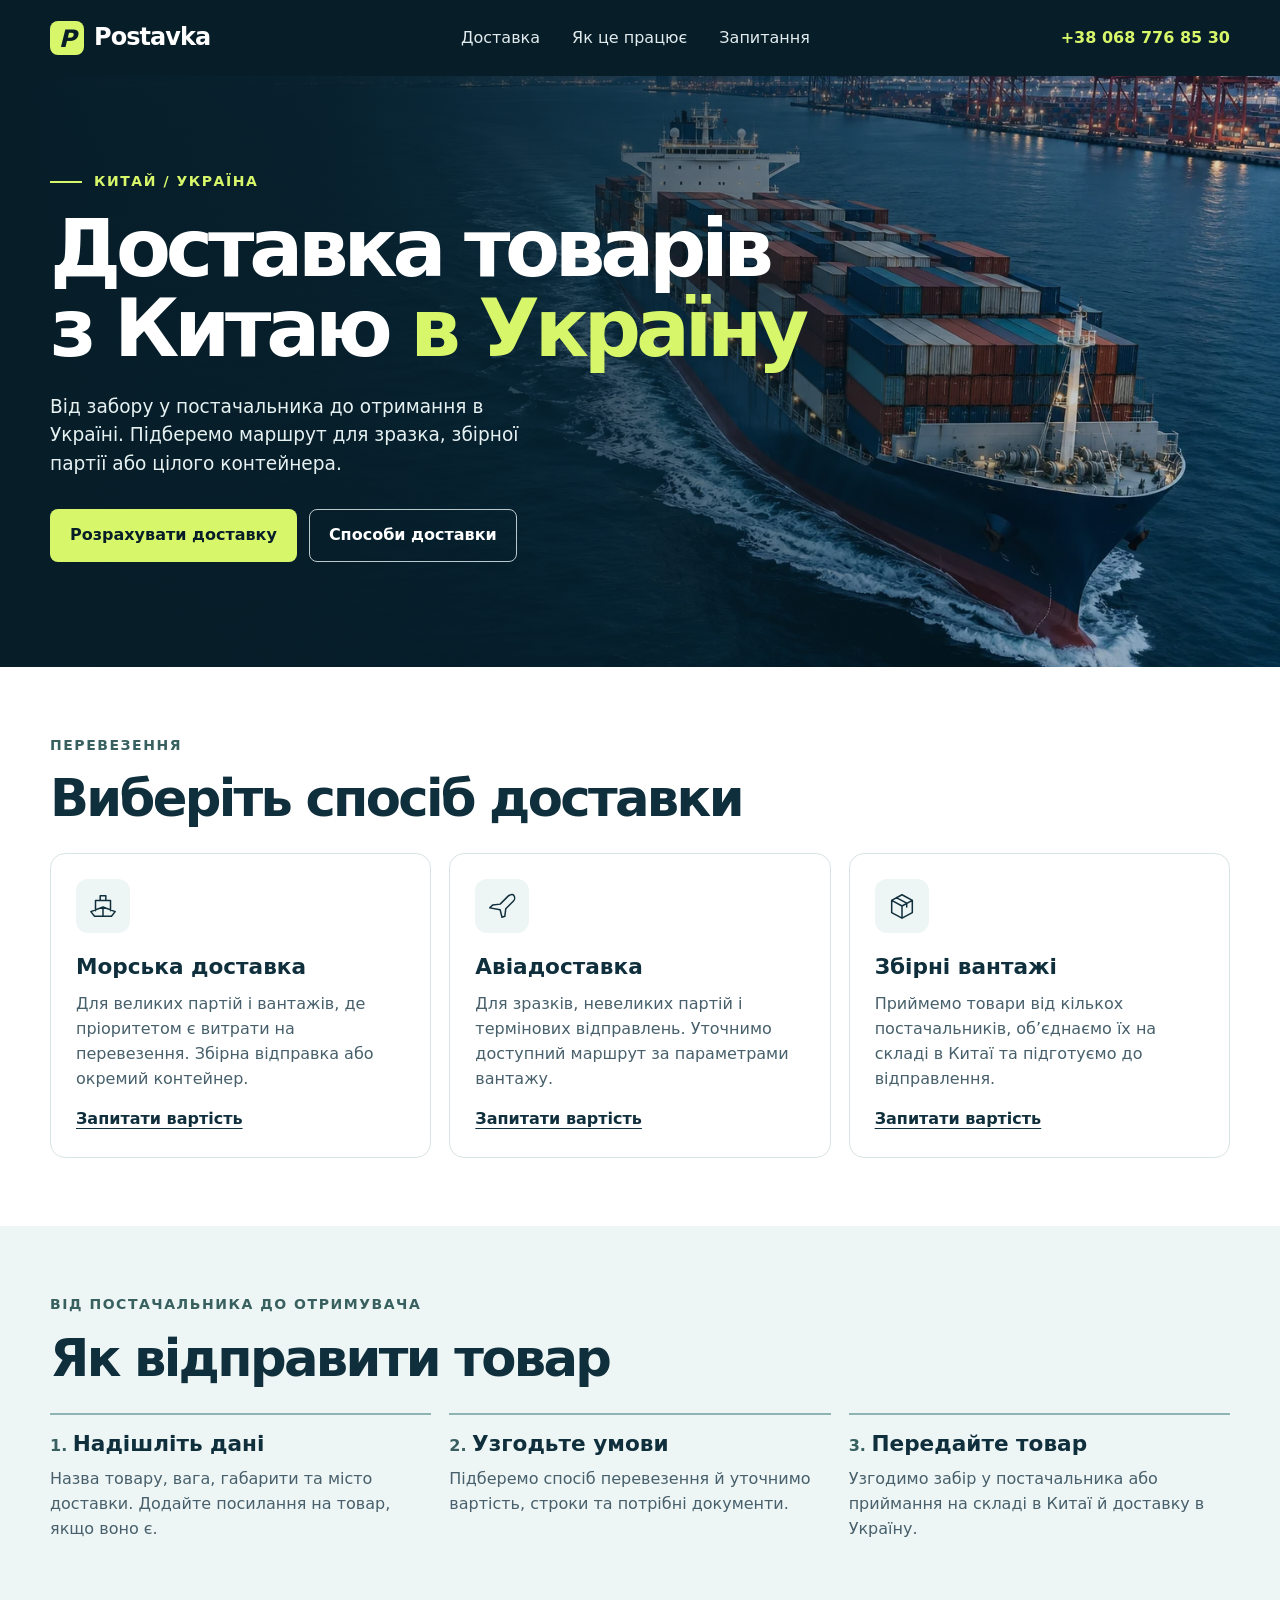
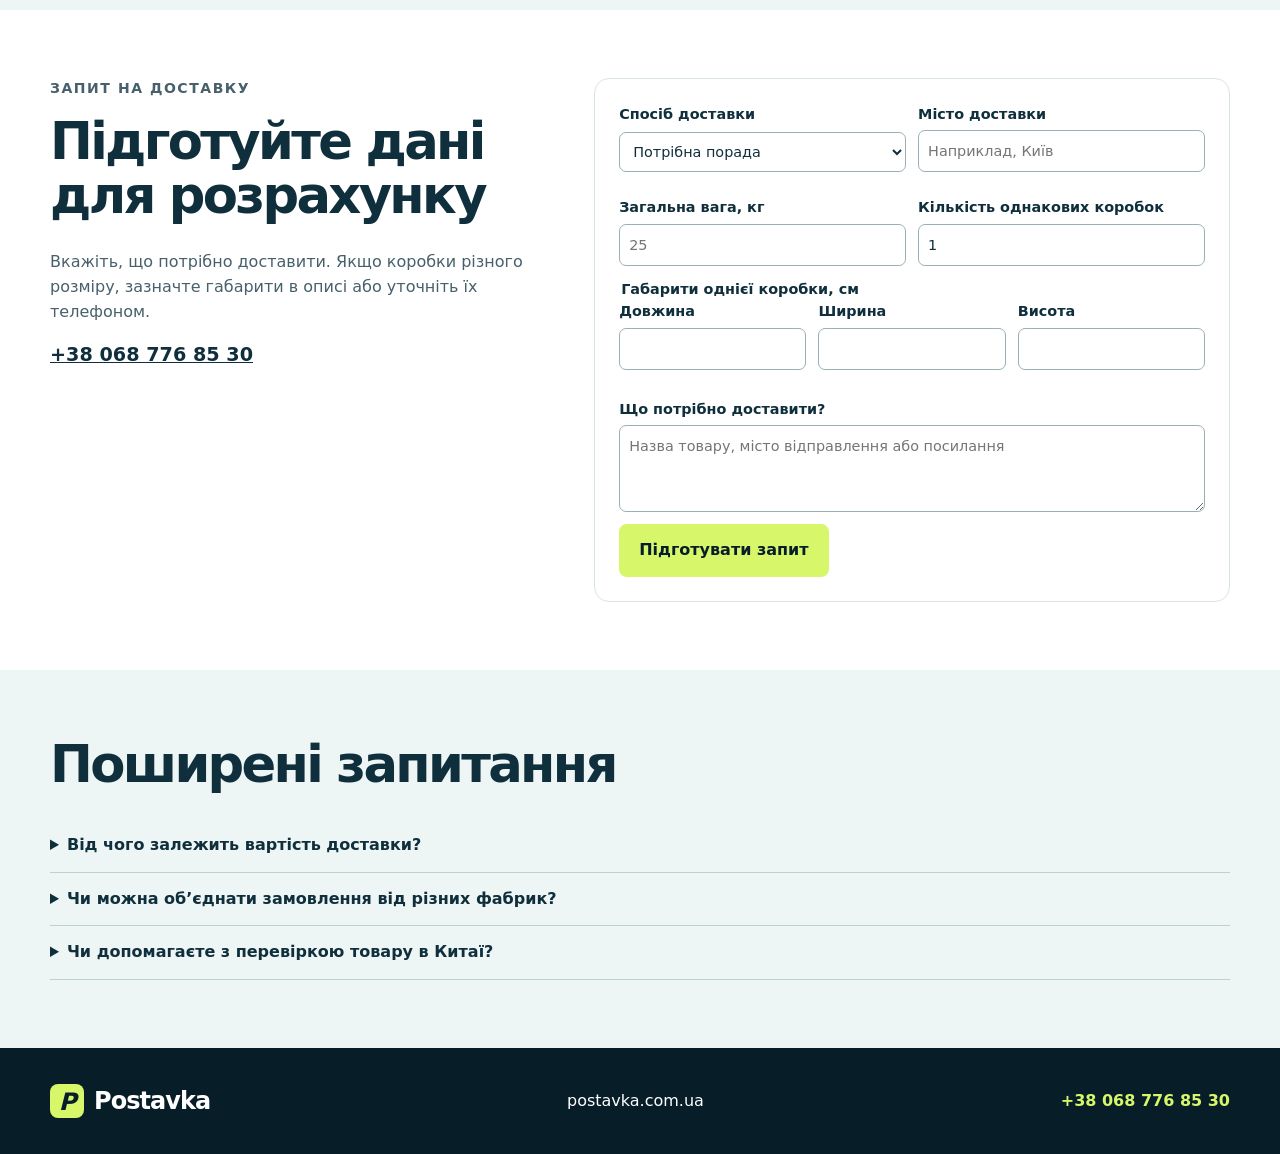
==== index.html @ 80b73881 "Add files via upload" ====
<!doctype html>
<html lang="uk">
<head>
<meta charset="utf-8">
<meta name="viewport" content="width=device-width, initial-scale=1">
<meta name="description" content="Postavka — доставка товарів з Китаю в Україну. Морська й авіадоставка, збірні вантажі та супровід закупівель.">
<meta name="theme-color" content="#071e29">
<title>Postavka — доставка з Китаю в Україну</title>
<link rel="stylesheet" href="style.css">
<script src="app.js" defer></script>
</head>
<body>
<header><div class="wrap header">
<a class="brand" href="#" aria-label="Postavka — головна"><span class="mark" aria-hidden="true">P</span>Postavka</a>
<nav aria-label="Навігація"><a href="#services">Доставка</a><a href="#process">Як це працює</a><a href="#faq">Запитання</a></nav>
<a class="phone" href="tel:+380687768530">+38 068 776 85 30</a>
</div></header>
<main>
<section class="hero"><div class="wrap hero-content">
<p class="label"><span></span> КИТАЙ / УКРАЇНА</p>
<h1>Доставка товарів<br>з Китаю <em>в Україну</em></h1>
<p class="intro">Від забору у постачальника до отримання в Україні. Підберемо маршрут для зразка, збірної партії або цілого контейнера.</p>
<div class="actions"><a class="button" href="#quote">Розрахувати доставку</a><a class="button outline" href="#services">Способи доставки</a></div>
</div></section>
<section id="services" class="wrap section">
<p class="label">ПЕРЕВЕЗЕННЯ</p>
<h2>Виберіть спосіб доставки</h2>
<div class="cards">
<article><span class="icon" aria-hidden="true"><svg viewBox="0 0 32 32"><path d="M3 22l4 5h18l4-5-13-5zM8 21V10h16v11M13 10V5h6v5M16 17v9"/></svg></span><h3>Морська доставка</h3><p>Для великих партій і вантажів, де пріоритетом є витрати на перевезення. Збірна відправка або окремий контейнер.</p><a href="#quote" data-mode="Морська">Запитати вартість</a></article>
<article><span class="icon" aria-hidden="true"><svg viewBox="0 0 32 32"><path d="M3 18l11 2 2 8 3-1 1-8 8-8c2-2 2-5 0-7-2-1-4 0-6 2l-8 8-8 1z"/></svg></span><h3>Авіадоставка</h3><p>Для зразків, невеликих партій і термінових відправлень. Уточнимо доступний маршрут за параметрами вантажу.</p><a href="#quote" data-mode="Авіа">Запитати вартість</a></article>
<article><span class="icon" aria-hidden="true"><svg viewBox="0 0 32 32"><path d="M5 10l11-6 11 6v13l-11 6-11-6zM5 10l11 6 11-6M16 16v13M10 7l11 6v4"/></svg></span><h3>Збірні вантажі</h3><p>Приймемо товари від кількох постачальників, об’єднаємо їх на складі в Китаї та підготуємо до відправлення.</p><a href="#quote" data-mode="Збірна партія">Запитати вартість</a></article>
</div>
</section>
<section id="process" class="band"><div class="wrap section">
<p class="label">ВІД ПОСТАЧАЛЬНИКА ДО ОТРИМУВАЧА</p><h2>Як відправити товар</h2>
<ol class="steps"><li><h3>Надішліть дані</h3><p>Назва товару, вага, габарити та місто доставки. Додайте посилання на товар, якщо воно є.</p></li><li><h3>Узгодьте умови</h3><p>Підберемо спосіб перевезення й уточнимо вартість, строки та потрібні документи.</p></li><li><h3>Передайте товар</h3><p>Узгодимо забір у постачальника або приймання на складі в Китаї й доставку в Україну.</p></li></ol>
</div></section>
<section id="quote" class="wrap section quote">
<div><p class="label">ЗАПИТ НА ДОСТАВКУ</p><h2>Підготуйте дані для розрахунку</h2><p>Вкажіть, що потрібно доставити. Якщо коробки різного розміру, зазначте габарити в описі або уточніть їх телефоном.</p><a class="contact" href="tel:+380687768530">+38 068 776 85 30</a></div>
<form id="quote-form">
<div class="fields"><label>Спосіб доставки<select name="mode"><option>Потрібна порада</option><option>Морська</option><option>Авіа</option><option>Збірна партія</option></select></label><label>Місто доставки<input name="city" required maxlength="120" placeholder="Наприклад, Київ"></label>
<label>Загальна вага, кг<input type="number" name="weight" min="0.01" step="0.01" placeholder="25"></label><label>Кількість однакових коробок<input type="number" name="boxes" min="1" max="1000000" step="1" value="1"></label></div>
<fieldset><legend>Габарити однієї коробки, см</legend><div class="dimensions"><label>Довжина<input name="length" type="number" min="0.1" step="0.1"></label><label>Ширина<input name="width" type="number" min="0.1" step="0.1"></label><label>Висота<input name="height" type="number" min="0.1" step="0.1"></label></div></fieldset>
<output id="volume" aria-live="polite"></output>
<label>Що потрібно доставити?<textarea name="product" required rows="3" maxlength="2000" placeholder="Назва товару, місто відправлення або посилання"></textarea></label>
<button class="button" type="submit">Підготувати запит</button>
<div id="request" hidden><label>Текст для менеджера<textarea id="summary" readonly rows="7"></textarea></label><button class="button outline dark" type="button" id="copy">Скопіювати запит</button> <a href="tel:+380687768530">Зателефонувати</a><p id="status" role="status">Запит підготовлено. Скопіюйте його для листування з менеджером або зателефонуйте.</p></div>
</form></section>
<section id="faq" class="band"><div class="wrap section faq"><h2>Поширені запитання</h2>
<details><summary>Від чого залежить вартість доставки?</summary><p>Від маршруту, способу перевезення, типу товару, ваги, габаритів і додаткових послуг. Точну вартість узгоджуємо після перевірки параметрів вантажу.</p></details>
<details><summary>Чи можна об’єднати замовлення від різних фабрик?</summary><p>Так. Можемо організувати приймання від кількох постачальників, консолідацію й підготовку однієї партії до відправлення.</p></details>
<details><summary>Чи допомагаєте з перевіркою товару в Китаї?</summary><p>Можемо узгодити перевірку зразків, контроль партії перед відправленням і супровід закупівлі. Обсяг перевірки залежить від товару.</p></details>
</div></section>
</main>
<footer><div class="wrap header"><a class="brand" href="#"><span class="mark" aria-hidden="true">P</span>Postavka</a><span>postavka.com.ua</span><a class="phone" href="tel:+380687768530">+38 068 776 85 30</a></div></footer>
</body>
</html>
---- style.css ----
:root{--navy:#071e29;--deep:#0c2d39;--ink:#102f3c;--lime:#d7f66a;--muted:#47606b;--line:#d8e3e5;--wash:#eef5f5;scroll-behavior:smooth}
*{box-sizing:border-box}
body{margin:0;color:var(--ink);font:1rem/1.55 system-ui,sans-serif}
.wrap{width:min(1180px,calc(100% - 64px));margin-inline:auto}
header,footer{background:var(--navy);color:white}
.header{min-height:76px;display:flex;align-items:center;justify-content:space-between;gap:24px}
a{color:inherit}
.header a,.button{text-decoration:none}
.brand{display:inline-flex;gap:10px;align-items:center;font-size:1.5rem;font-weight:800;letter-spacing:-.04em}
.mark{display:grid;place-items:center;width:34px;height:34px;border-radius:8px;background:var(--lime);color:var(--navy);font-style:italic}
nav{display:flex;gap:32px;color:#e2ebed}
.phone{white-space:nowrap;font-weight:700;color:var(--lime)}
.hero{color:white;background:linear-gradient(90deg,#071e29 0%,#071e29ef 25%,#071e2990 53%,#071e2910 100%),url(port.webp) center 53%/cover,var(--deep)}
.hero-content{padding-block:95px 105px}
.label{color:#37605f;font-size:.875rem;letter-spacing:.11em;font-weight:800;margin:0 0 16px}
.hero .label{color:var(--lime);display:flex;align-items:center;gap:12px}
.hero .label span{width:32px;height:2px;background:currentColor}
h1,h2,h3,p{margin-top:0}
h1{font-size:clamp(2.65rem,6.25vw,5.65rem);line-height:1;letter-spacing:-.065em;margin-bottom:24px}
h1 em{font-style:normal;color:var(--lime)}
.intro{max-width:510px;font-size:1.16rem;color:#e6f1f2;margin-bottom:30px}
.actions{display:flex;gap:12px;flex-wrap:wrap}
.button{display:inline-flex;align-items:center;justify-content:center;padding:13px 19px;border:1px solid transparent;border-radius:8px;background:var(--lime);color:var(--navy);font:inherit;font-weight:800;cursor:pointer}
.button:hover{background:#e7ff9e}
.outline{color:inherit;border-color:#bac9cc;background:transparent}
.outline:hover{background:#ffffff24}
.dark:hover{background:var(--wash)}
.section{padding-block:68px}
h2{font-size:clamp(2rem,4vw,3.5rem);line-height:1.05;letter-spacing:-.052em;margin-bottom:27px}
h3{font-size:1.35rem;line-height:1.2;margin-bottom:12px}
.cards,.steps{display:grid;grid-template-columns:repeat(3,minmax(0,1fr));gap:18px}
article{border:1px solid var(--line);border-radius:15px;padding:25px;display:flex;flex-direction:column;align-items:flex-start}
article p,.steps p,.quote p,.faq p{color:var(--muted)}
article a{margin-top:auto;font-weight:750;text-underline-offset:4px}
.icon{display:grid;place-items:center;background:var(--wash);width:54px;height:54px;border-radius:12px;margin-bottom:21px}
.icon svg{width:30px;height:30px;stroke:var(--ink);stroke-width:1.6;stroke-linecap:round;stroke-linejoin:round;fill:none}
.band{background:var(--wash)}
.steps{padding:0;list-style-position:inside;margin:0}
.steps li{border-top:2px solid #8eb4b4;padding-top:16px}
.steps li::marker{color:#37605f;font-weight:800}
.steps h3{display:inline}
.steps p{margin:9px 0 0}
.quote{display:grid;grid-template-columns:1fr 1.3fr;gap:55px}
.contact{font-size:1.2rem;font-weight:800}
form{border:1px solid var(--line);border-radius:15px;padding:24px}
.fields,.dimensions{display:grid;gap:12px;grid-template-columns:repeat(2,minmax(0,1fr))}
.dimensions{grid-template-columns:repeat(3,minmax(0,1fr))}
label,legend{font-size:.9rem;font-weight:700}
label{display:grid;gap:5px;margin-bottom:12px}
input,select,textarea{width:100%;min-width:0;background:white;border:1px solid #9ab0b7;color:var(--ink);border-radius:7px;padding:9px;font:inherit;font-weight:400}
textarea{resize:vertical}
fieldset{margin:0 0 8px;border:0;padding:0}
output{display:block;font-weight:800;margin-bottom:8px}
#request{margin-top:18px}
#status{margin:10px 0 0}
details{border-bottom:1px solid #bdd1d3;padding:14px 0}
summary{font-weight:750;cursor:pointer}
details p{margin:8px 0 0}
footer{padding-block:15px}
:focus-visible{outline:3px solid #388987;outline-offset:4px}
@media(max-width:760px){.wrap{width:calc(100% - 34px)}.header{flex-wrap:wrap;gap:10px;padding-block:12px}.header nav{width:100%;order:3;gap:18px;font-size:.9rem}.hero-content{padding-block:66px}.hero{background-position:center,66% center}.cards,.steps,.quote{grid-template-columns:1fr;gap:14px}.section{padding-block:45px}.quote{gap:23px}}
@media(max-width:390px){.fields{grid-template-columns:1fr}form{padding:14px}}
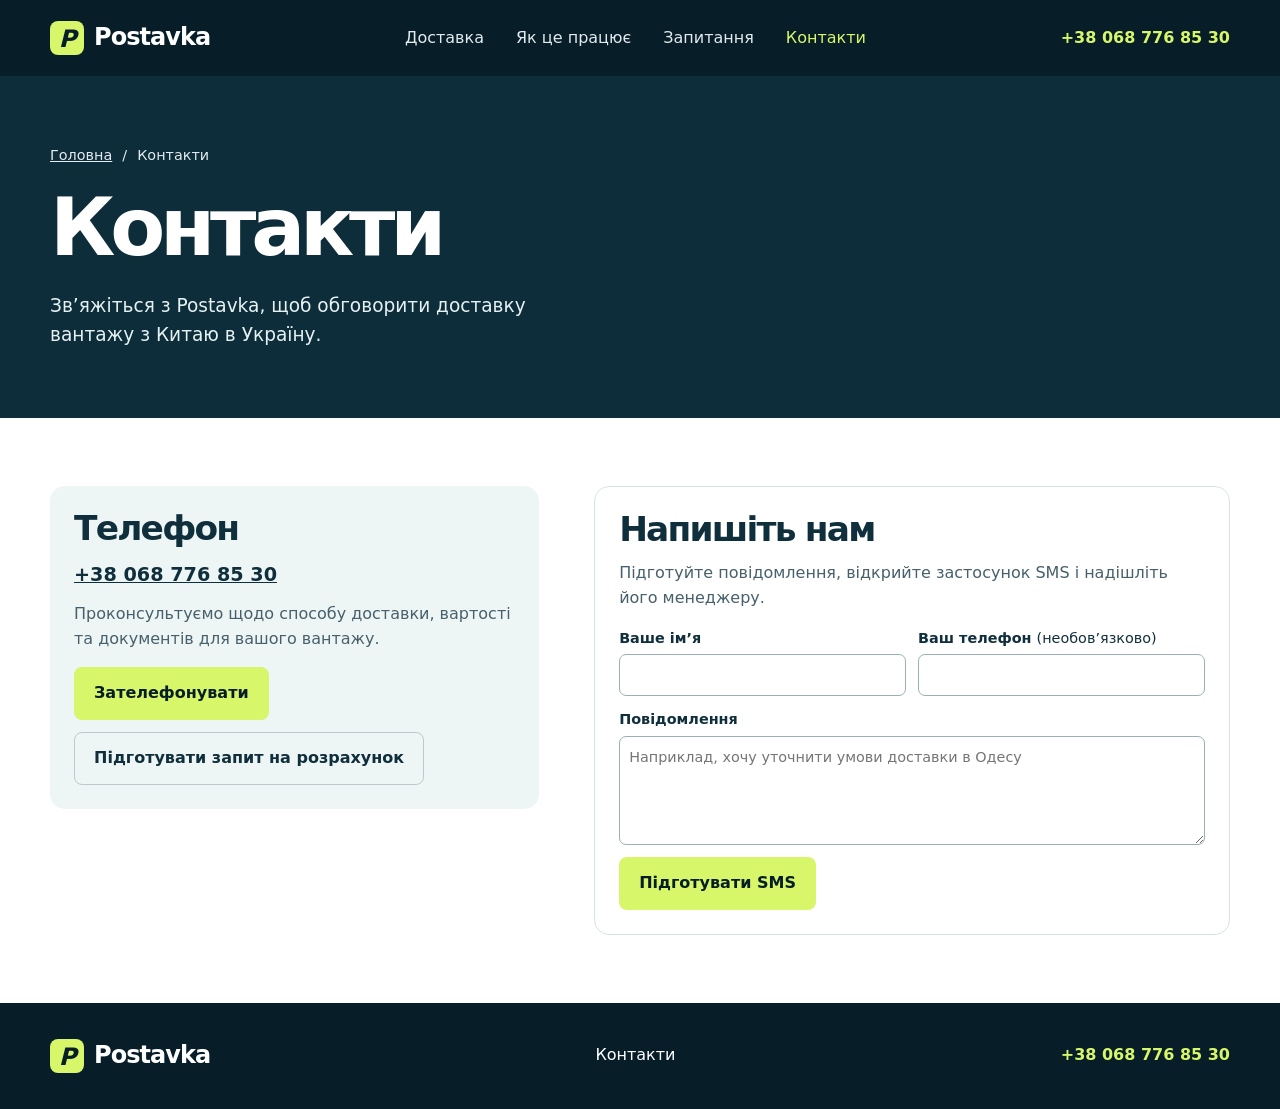
==== commit 13c82460: "add contacts" ====
--- a/index.html
+++ b/index.html
@@ -3,55 +3,47 @@
 <head>
 <meta charset="utf-8">
 <meta name="viewport" content="width=device-width, initial-scale=1">
-<meta name="description" content="Postavka — доставка товарів з Китаю в Україну. Морська й авіадоставка, збірні вантажі та супровід закупівель.">
+<meta name="description" content="Контакти Postavka. Дізнайтеся вартість доставки товарів з Китаю в Україну або зв’яжіться з менеджером.">
 <meta name="theme-color" content="#071e29">
-<title>Postavka — доставка з Китаю в Україну</title>
-<link rel="stylesheet" href="style.css">
-<script src="app.js" defer></script>
+<title>Контакти — Postavka</title>
+<link rel="stylesheet" href="../style.css">
+<script src="contact.js" defer></script>
 </head>
-<body>
+<body class="contacts-page">
 <header><div class="wrap header">
-<a class="brand" href="#" aria-label="Postavka — головна"><span class="mark" aria-hidden="true">P</span>Postavka</a>
-<nav aria-label="Навігація"><a href="#services">Доставка</a><a href="#process">Як це працює</a><a href="#faq">Запитання</a></nav>
+<a class="brand" href="../" aria-label="Postavka — головна"><span class="mark" aria-hidden="true">P</span>Postavka</a>
+<nav aria-label="Навігація"><a href="../#services">Доставка</a><a href="../#process">Як це працює</a><a href="../#faq">Запитання</a><a href="./" aria-current="page">Контакти</a></nav>
 <a class="phone" href="tel:+380687768530">+38 068 776 85 30</a>
 </div></header>
 <main>
-<section class="hero"><div class="wrap hero-content">
-<p class="label"><span></span> КИТАЙ / УКРАЇНА</p>
-<h1>Доставка товарів<br>з Китаю <em>в Україну</em></h1>
-<p class="intro">Від забору у постачальника до отримання в Україні. Підберемо маршрут для зразка, збірної партії або цілого контейнера.</p>
-<div class="actions"><a class="button" href="#quote">Розрахувати доставку</a><a class="button outline" href="#services">Способи доставки</a></div>
+<section class="contacts-hero"><div class="wrap section">
+<nav class="breadcrumb" aria-label="Шлях до сторінки"><a href="../">Головна</a><span aria-hidden="true">/</span><span aria-current="page">Контакти</span></nav>
+<h1>Контакти</h1>
+<p class="intro">Зв’яжіться з Postavka, щоб обговорити доставку вантажу з Китаю в Україну.</p>
 </div></section>
-<section id="services" class="wrap section">
-<p class="label">ПЕРЕВЕЗЕННЯ</p>
-<h2>Виберіть спосіб доставки</h2>
-<div class="cards">
-<article><span class="icon" aria-hidden="true"><svg viewBox="0 0 32 32"><path d="M3 22l4 5h18l4-5-13-5zM8 21V10h16v11M13 10V5h6v5M16 17v9"/></svg></span><h3>Морська доставка</h3><p>Для великих партій і вантажів, де пріоритетом є витрати на перевезення. Збірна відправка або окремий контейнер.</p><a href="#quote" data-mode="Морська">Запитати вартість</a></article>
-<article><span class="icon" aria-hidden="true"><svg viewBox="0 0 32 32"><path d="M3 18l11 2 2 8 3-1 1-8 8-8c2-2 2-5 0-7-2-1-4 0-6 2l-8 8-8 1z"/></svg></span><h3>Авіадоставка</h3><p>Для зразків, невеликих партій і термінових відправлень. Уточнимо доступний маршрут за параметрами вантажу.</p><a href="#quote" data-mode="Авіа">Запитати вартість</a></article>
-<article><span class="icon" aria-hidden="true"><svg viewBox="0 0 32 32"><path d="M5 10l11-6 11 6v13l-11 6-11-6zM5 10l11 6 11-6M16 16v13M10 7l11 6v4"/></svg></span><h3>Збірні вантажі</h3><p>Приймемо товари від кількох постачальників, об’єднаємо їх на складі в Китаї та підготуємо до відправлення.</p><a href="#quote" data-mode="Збірна партія">Запитати вартість</a></article>
+<section class="wrap section quote contact-grid" aria-label="Зв’язок із Postavka">
+<div class="contact-panel">
+<h2>Телефон</h2>
+<a class="contact contact-number" href="tel:+380687768530">+38 068 776 85 30</a>
+<p>Проконсультуємо щодо способу доставки, вартості та документів для вашого вантажу.</p>
+<div class="actions"><a class="button" href="tel:+380687768530">Зателефонувати</a><a class="button outline dark" href="../#quote">Підготувати запит на розрахунок</a></div>
 </div>
+<form id="contact-form" hidden>
+<h2>Напишіть нам</h2>
+<p>Підготуйте повідомлення, відкрийте застосунок SMS і надішліть його менеджеру.</p>
+<div class="fields">
+<label>Ваше ім’я<input name="name" autocomplete="name" required maxlength="80"></label>
+<label><span>Ваш телефон <span class="optional">(необов’язково)</span></span><input name="phone" type="tel" autocomplete="tel" maxlength="30"></label>
+</div>
+<label>Повідомлення<textarea name="message" required rows="4" maxlength="500" placeholder="Наприклад, хочу уточнити умови доставки в Одесу"></textarea></label>
+<button class="button" type="submit">Підготувати SMS</button>
+<div id="sms-draft" hidden>
+<label>Текст повідомлення<textarea id="sms-preview" readonly rows="5"></textarea></label>
+<a class="button" id="open-sms" href="sms:+380687768530">Відкрити SMS</a>
+</div>
+</form>
 </section>
-<section id="process" class="band"><div class="wrap section">
-<p class="label">ВІД ПОСТАЧАЛЬНИКА ДО ОТРИМУВАЧА</p><h2>Як відправити товар</h2>
-<ol class="steps"><li><h3>Надішліть дані</h3><p>Назва товару, вага, габарити та місто доставки. Додайте посилання на товар, якщо воно є.</p></li><li><h3>Узгодьте умови</h3><p>Підберемо спосіб перевезення й уточнимо вартість, строки та потрібні документи.</p></li><li><h3>Передайте товар</h3><p>Узгодимо забір у постачальника або приймання на складі в Китаї й доставку в Україну.</p></li></ol>
-</div></section>
-<section id="quote" class="wrap section quote">
-<div><p class="label">ЗАПИТ НА ДОСТАВКУ</p><h2>Підготуйте дані для розрахунку</h2><p>Вкажіть, що потрібно доставити. Якщо коробки різного розміру, зазначте габарити в описі або уточніть їх телефоном.</p><a class="contact" href="tel:+380687768530">+38 068 776 85 30</a></div>
-<form id="quote-form">
-<div class="fields"><label>Спосіб доставки<select name="mode"><option>Потрібна порада</option><option>Морська</option><option>Авіа</option><option>Збірна партія</option></select></label><label>Місто доставки<input name="city" required maxlength="120" placeholder="Наприклад, Київ"></label>
-<label>Загальна вага, кг<input type="number" name="weight" min="0.01" step="0.01" placeholder="25"></label><label>Кількість однакових коробок<input type="number" name="boxes" min="1" max="1000000" step="1" value="1"></label></div>
-<fieldset><legend>Габарити однієї коробки, см</legend><div class="dimensions"><label>Довжина<input name="length" type="number" min="0.1" step="0.1"></label><label>Ширина<input name="width" type="number" min="0.1" step="0.1"></label><label>Висота<input name="height" type="number" min="0.1" step="0.1"></label></div></fieldset>
-<output id="volume" aria-live="polite"></output>
-<label>Що потрібно доставити?<textarea name="product" required rows="3" maxlength="2000" placeholder="Назва товару, місто відправлення або посилання"></textarea></label>
-<button class="button" type="submit">Підготувати запит</button>
-<div id="request" hidden><label>Текст для менеджера<textarea id="summary" readonly rows="7"></textarea></label><button class="button outline dark" type="button" id="copy">Скопіювати запит</button> <a href="tel:+380687768530">Зателефонувати</a><p id="status" role="status">Запит підготовлено. Скопіюйте його для листування з менеджером або зателефонуйте.</p></div>
-</form></section>
-<section id="faq" class="band"><div class="wrap section faq"><h2>Поширені запитання</h2>
-<details><summary>Від чого залежить вартість доставки?</summary><p>Від маршруту, способу перевезення, типу товару, ваги, габаритів і додаткових послуг. Точну вартість узгоджуємо після перевірки параметрів вантажу.</p></details>
-<details><summary>Чи можна об’єднати замовлення від різних фабрик?</summary><p>Так. Можемо організувати приймання від кількох постачальників, консолідацію й підготовку однієї партії до відправлення.</p></details>
-<details><summary>Чи допомагаєте з перевіркою товару в Китаї?</summary><p>Можемо узгодити перевірку зразків, контроль партії перед відправленням і супровід закупівлі. Обсяг перевірки залежить від товару.</p></details>
-</div></section>
 </main>
-<footer><div class="wrap header"><a class="brand" href="#"><span class="mark" aria-hidden="true">P</span>Postavka</a><span>postavka.com.ua</span><a class="phone" href="tel:+380687768530">+38 068 776 85 30</a></div></footer>
+<footer><div class="wrap header"><a class="brand" href="../"><span class="mark" aria-hidden="true">P</span>Postavka</a><a href="./" aria-current="page">Контакти</a><a class="phone" href="tel:+380687768530">+38 068 776 85 30</a></div></footer>
 </body>
 </html>
--- a/style.css
+++ b/style.css
@@ -60,3 +60,17 @@
 :focus-visible{outline:3px solid #388987;outline-offset:4px}
 @media(max-width:760px){.wrap{width:calc(100% - 34px)}.header{flex-wrap:wrap;gap:10px;padding-block:12px}.header nav{width:100%;order:3;gap:18px;font-size:.9rem}.hero-content{padding-block:66px}.hero{background-position:center,66% center}.cards,.steps,.quote{grid-template-columns:1fr;gap:14px}.section{padding-block:45px}.quote{gap:23px}}
 @media(max-width:390px){.fields{grid-template-columns:1fr}form{padding:14px}}
+
+.header nav a[aria-current="page"]{color:var(--lime)}
+.contacts-page{min-height:100vh;display:flex;flex-direction:column}
+.contacts-page main{flex:1}
+.contacts-hero{background:var(--deep);color:white}
+.contacts-hero .intro{margin-bottom:0}
+.breadcrumb{display:flex;gap:10px;margin-bottom:22px;font-size:.9rem}
+.contact-grid{align-items:start}
+.contact-panel{background:var(--wash);border-radius:15px;padding:24px}
+.contact-grid h2{font-size:clamp(1.55rem,3vw,2.15rem);margin-bottom:14px}
+.contact-number{display:inline-block;margin-bottom:12px}
+.optional{font-weight:400}
+#sms-draft{margin-top:18px}
+@media(max-width:760px){.header nav{flex-wrap:wrap;column-gap:14px;row-gap:6px}}
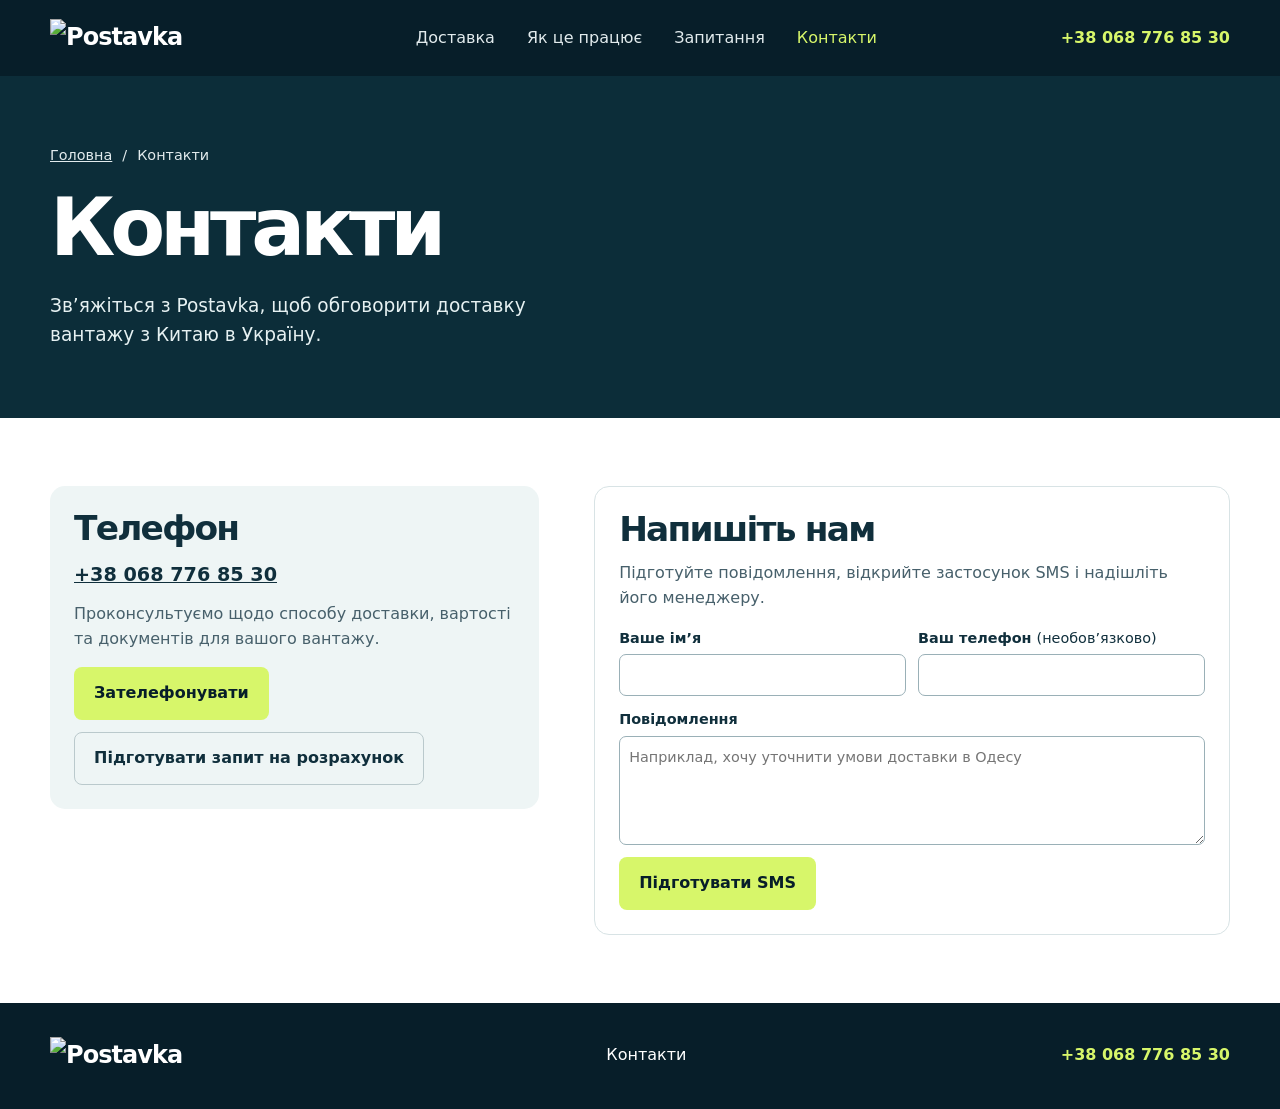
==== commit 11c6eeb5: "Add files via upload" ====
--- a/index.html
+++ b/index.html
@@ -11,7 +11,7 @@
 </head>
 <body class="contacts-page">
 <header><div class="wrap header">
-<a class="brand" href="../" aria-label="Postavka — головна"><span class="mark" aria-hidden="true">P</span>Postavka</a>
+<a class="brand" href="../" aria-label="Postavka — головна"><img class="brand-logo" src="../public/postavka-logo.png" alt="Postavka" width="182"></a>
 <nav aria-label="Навігація"><a href="../#services">Доставка</a><a href="../#process">Як це працює</a><a href="../#faq">Запитання</a><a href="./" aria-current="page">Контакти</a></nav>
 <a class="phone" href="tel:+380687768530">+38 068 776 85 30</a>
 </div></header>
@@ -44,6 +44,6 @@
 </form>
 </section>
 </main>
-<footer><div class="wrap header"><a class="brand" href="../"><span class="mark" aria-hidden="true">P</span>Postavka</a><a href="./" aria-current="page">Контакти</a><a class="phone" href="tel:+380687768530">+38 068 776 85 30</a></div></footer>
+<footer><div class="wrap header"><a class="brand" href="../"><img class="brand-logo" src="../public/postavka-logo.png" alt="Postavka" width="182"></a><a href="./" aria-current="page">Контакти</a><a class="phone" href="tel:+380687768530">+38 068 776 85 30</a></div></footer>
 </body>
 </html>
--- a/style.css
+++ b/style.css
@@ -74,3 +74,6 @@
 .optional{font-weight:400}
 #sms-draft{margin-top:18px}
 @media(max-width:760px){.header nav{flex-wrap:wrap;column-gap:14px;row-gap:6px}}
+
+.brand:has(.brand-logo){height:44px;overflow:hidden}
+.brand-logo{display:block;width:182px;height:auto;flex:none}
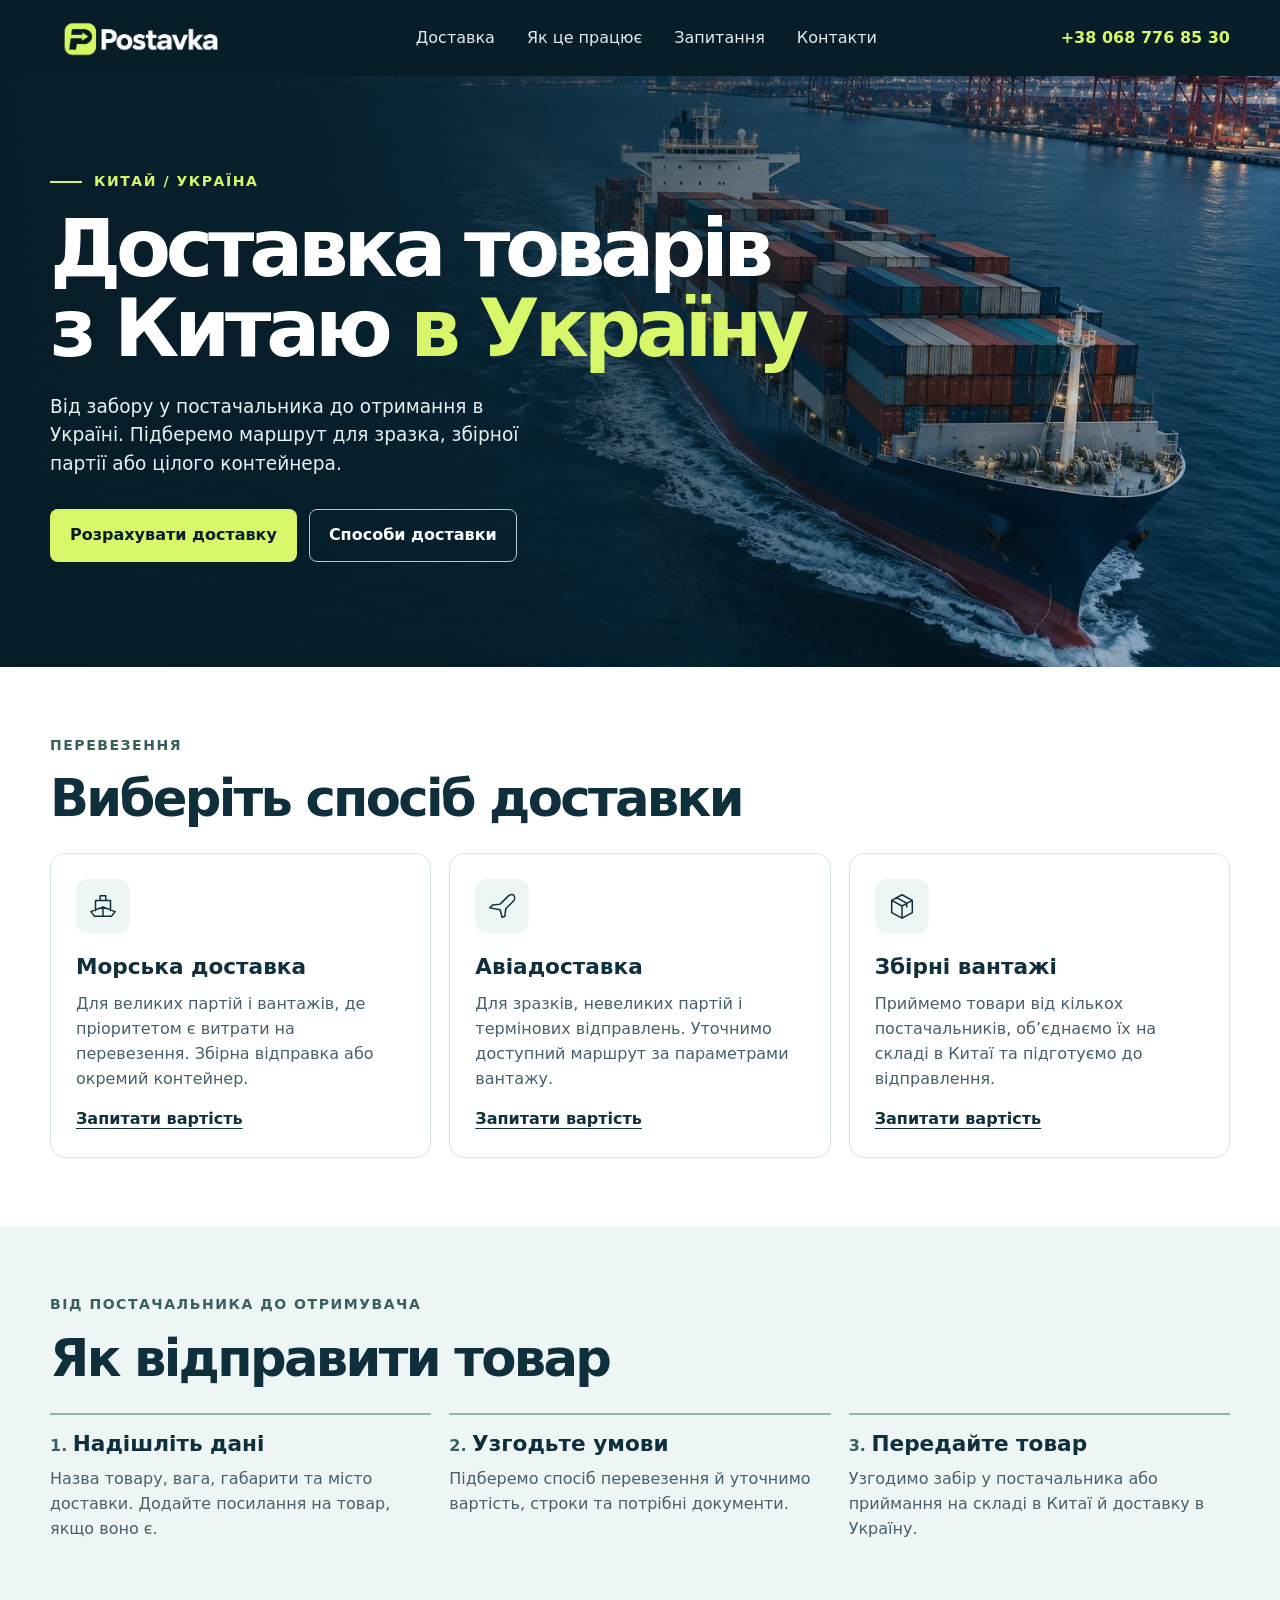
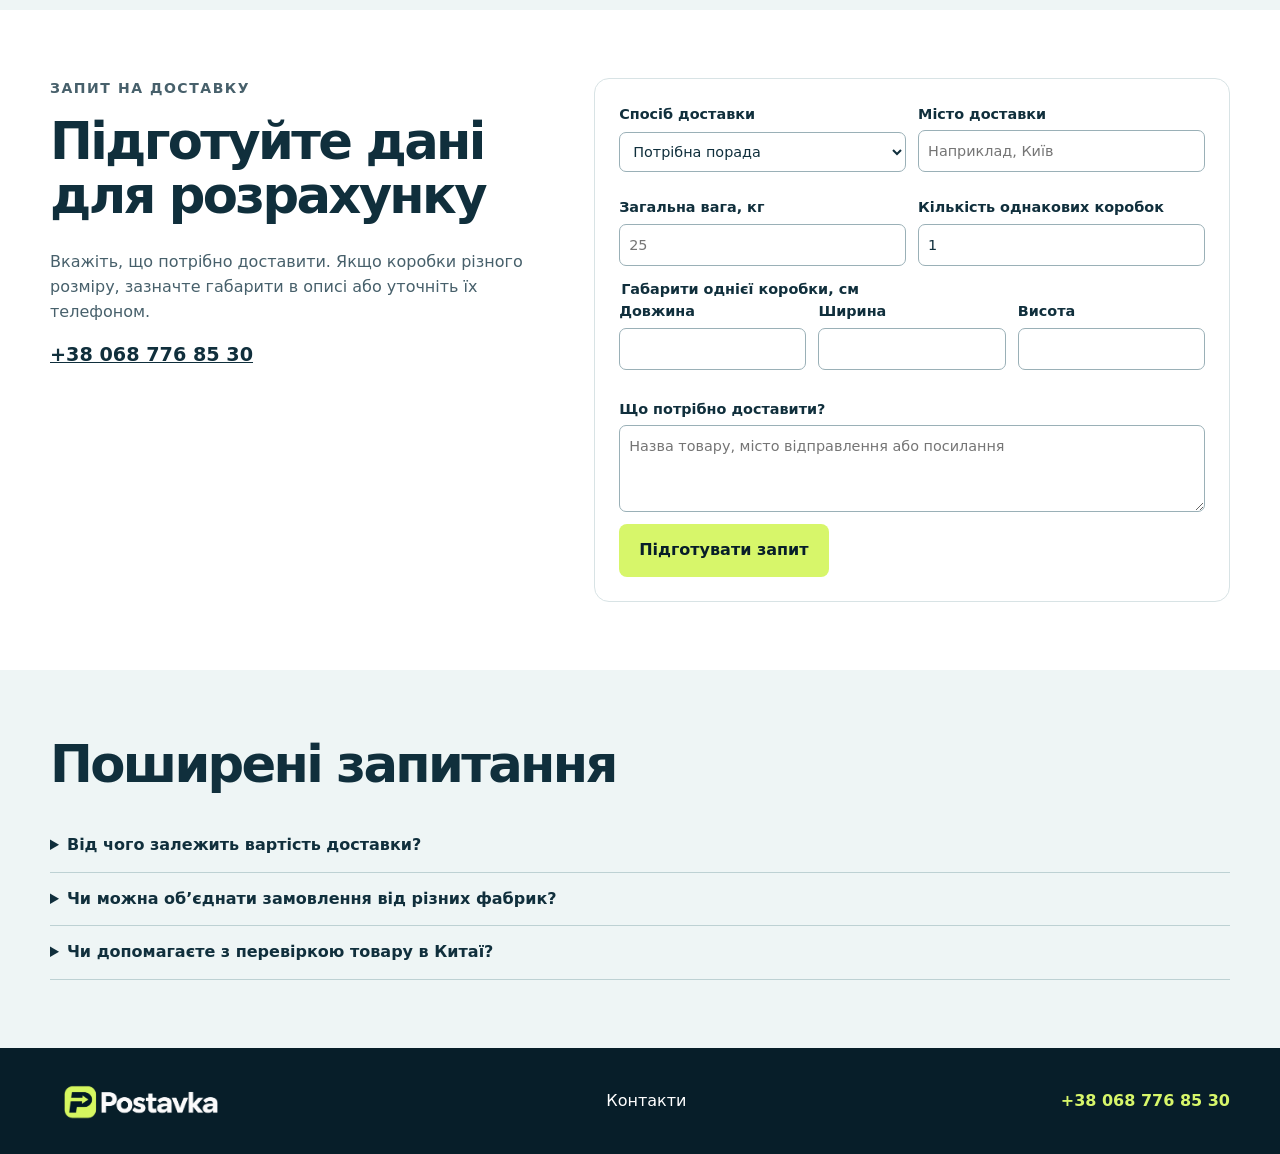
==== commit 52179169: "Add files via upload" ====
--- a/index.html
+++ b/index.html
@@ -3,47 +3,59 @@
 <head>
 <meta charset="utf-8">
 <meta name="viewport" content="width=device-width, initial-scale=1">
-<meta name="description" content="Контакти Postavka. Дізнайтеся вартість доставки товарів з Китаю в Україну або зв’яжіться з менеджером.">
+<meta name="description" content="Postavka — доставка товарів з Китаю в Україну. Морська й авіадоставка, збірні вантажі та супровід закупівель.">
 <meta name="theme-color" content="#071e29">
-<title>Контакти — Postavka</title>
-<link rel="stylesheet" href="../style.css">
-<script src="contact.js" defer></script>
+<title>Postavka — доставка з Китаю в Україну</title>
+<link rel="stylesheet" href="style.css">
+<script src="app.js" defer></script>
+<script>
+  window.si = window.si || function () { (window.siq = window.siq || []).push(arguments); };
+</script>
+<script defer src="/_vercel/speed-insights/script.js"></script>
 </head>
-<body class="contacts-page">
+<body>
 <header><div class="wrap header">
-<a class="brand" href="../" aria-label="Postavka — головна"><img class="brand-logo" src="../public/postavka-logo.png" alt="Postavka" width="182"></a>
-<nav aria-label="Навігація"><a href="../#services">Доставка</a><a href="../#process">Як це працює</a><a href="../#faq">Запитання</a><a href="./" aria-current="page">Контакти</a></nav>
+<a class="brand" href="#" aria-label="Postavka — головна"><img class="brand-logo" src="public/postavka-logo.png" alt="Postavka" width="182"></a>
+<nav aria-label="Навігація"><a href="#services">Доставка</a><a href="#process">Як це працює</a><a href="#faq">Запитання</a><a href="kontakti/">Контакти</a></nav>
 <a class="phone" href="tel:+380687768530">+38 068 776 85 30</a>
 </div></header>
 <main>
-<section class="contacts-hero"><div class="wrap section">
-<nav class="breadcrumb" aria-label="Шлях до сторінки"><a href="../">Головна</a><span aria-hidden="true">/</span><span aria-current="page">Контакти</span></nav>
-<h1>Контакти</h1>
-<p class="intro">Зв’яжіться з Postavka, щоб обговорити доставку вантажу з Китаю в Україну.</p>
+<section class="hero"><div class="wrap hero-content">
+<p class="label"><span></span> КИТАЙ / УКРАЇНА</p>
+<h1>Доставка товарів<br>з Китаю <em>в Україну</em></h1>
+<p class="intro">Від забору у постачальника до отримання в Україні. Підберемо маршрут для зразка, збірної партії або цілого контейнера.</p>
+<div class="actions"><a class="button" href="#quote">Розрахувати доставку</a><a class="button outline" href="#services">Способи доставки</a></div>
 </div></section>
-<section class="wrap section quote contact-grid" aria-label="Зв’язок із Postavka">
-<div class="contact-panel">
-<h2>Телефон</h2>
-<a class="contact contact-number" href="tel:+380687768530">+38 068 776 85 30</a>
-<p>Проконсультуємо щодо способу доставки, вартості та документів для вашого вантажу.</p>
-<div class="actions"><a class="button" href="tel:+380687768530">Зателефонувати</a><a class="button outline dark" href="../#quote">Підготувати запит на розрахунок</a></div>
+<section id="services" class="wrap section">
+<p class="label">ПЕРЕВЕЗЕННЯ</p>
+<h2>Виберіть спосіб доставки</h2>
+<div class="cards">
+<article><span class="icon" aria-hidden="true"><svg viewBox="0 0 32 32"><path d="M3 22l4 5h18l4-5-13-5zM8 21V10h16v11M13 10V5h6v5M16 17v9"/></svg></span><h3>Морська доставка</h3><p>Для великих партій і вантажів, де пріоритетом є витрати на перевезення. Збірна відправка або окремий контейнер.</p><a href="#quote" data-mode="Морська">Запитати вартість</a></article>
+<article><span class="icon" aria-hidden="true"><svg viewBox="0 0 32 32"><path d="M3 18l11 2 2 8 3-1 1-8 8-8c2-2 2-5 0-7-2-1-4 0-6 2l-8 8-8 1z"/></svg></span><h3>Авіадоставка</h3><p>Для зразків, невеликих партій і термінових відправлень. Уточнимо доступний маршрут за параметрами вантажу.</p><a href="#quote" data-mode="Авіа">Запитати вартість</a></article>
+<article><span class="icon" aria-hidden="true"><svg viewBox="0 0 32 32"><path d="M5 10l11-6 11 6v13l-11 6-11-6zM5 10l11 6 11-6M16 16v13M10 7l11 6v4"/></svg></span><h3>Збірні вантажі</h3><p>Приймемо товари від кількох постачальників, об’єднаємо їх на складі в Китаї та підготуємо до відправлення.</p><a href="#quote" data-mode="Збірна партія">Запитати вартість</a></article>
 </div>
-<form id="contact-form" hidden>
-<h2>Напишіть нам</h2>
-<p>Підготуйте повідомлення, відкрийте застосунок SMS і надішліть його менеджеру.</p>
-<div class="fields">
-<label>Ваше ім’я<input name="name" autocomplete="name" required maxlength="80"></label>
-<label><span>Ваш телефон <span class="optional">(необов’язково)</span></span><input name="phone" type="tel" autocomplete="tel" maxlength="30"></label>
-</div>
-<label>Повідомлення<textarea name="message" required rows="4" maxlength="500" placeholder="Наприклад, хочу уточнити умови доставки в Одесу"></textarea></label>
-<button class="button" type="submit">Підготувати SMS</button>
-<div id="sms-draft" hidden>
-<label>Текст повідомлення<textarea id="sms-preview" readonly rows="5"></textarea></label>
-<a class="button" id="open-sms" href="sms:+380687768530">Відкрити SMS</a>
-</div>
-</form>
 </section>
+<section id="process" class="band"><div class="wrap section">
+<p class="label">ВІД ПОСТАЧАЛЬНИКА ДО ОТРИМУВАЧА</p><h2>Як відправити товар</h2>
+<ol class="steps"><li><h3>Надішліть дані</h3><p>Назва товару, вага, габарити та місто доставки. Додайте посилання на товар, якщо воно є.</p></li><li><h3>Узгодьте умови</h3><p>Підберемо спосіб перевезення й уточнимо вартість, строки та потрібні документи.</p></li><li><h3>Передайте товар</h3><p>Узгодимо забір у постачальника або приймання на складі в Китаї й доставку в Україну.</p></li></ol>
+</div></section>
+<section id="quote" class="wrap section quote">
+<div><p class="label">ЗАПИТ НА ДОСТАВКУ</p><h2>Підготуйте дані для розрахунку</h2><p>Вкажіть, що потрібно доставити. Якщо коробки різного розміру, зазначте габарити в описі або уточніть їх телефоном.</p><a class="contact" href="tel:+380687768530">+38 068 776 85 30</a></div>
+<form id="quote-form">
+<div class="fields"><label>Спосіб доставки<select name="mode"><option>Потрібна порада</option><option>Морська</option><option>Авіа</option><option>Збірна партія</option></select></label><label>Місто доставки<input name="city" required maxlength="120" placeholder="Наприклад, Київ"></label>
+<label>Загальна вага, кг<input type="number" name="weight" min="0.01" step="0.01" placeholder="25"></label><label>Кількість однакових коробок<input type="number" name="boxes" min="1" max="1000000" step="1" value="1"></label></div>
+<fieldset><legend>Габарити однієї коробки, см</legend><div class="dimensions"><label>Довжина<input name="length" type="number" min="0.1" step="0.1"></label><label>Ширина<input name="width" type="number" min="0.1" step="0.1"></label><label>Висота<input name="height" type="number" min="0.1" step="0.1"></label></div></fieldset>
+<output id="volume" aria-live="polite"></output>
+<label>Що потрібно доставити?<textarea name="product" required rows="3" maxlength="2000" placeholder="Назва товару, місто відправлення або посилання"></textarea></label>
+<button class="button" type="submit">Підготувати запит</button>
+<div id="request" hidden><label>Текст для менеджера<textarea id="summary" readonly rows="7"></textarea></label><button class="button outline dark" type="button" id="copy">Скопіювати запит</button> <a href="tel:+380687768530">Зателефонувати</a><p id="status" role="status">Запит підготовлено. Скопіюйте його для листування з менеджером або зателефонуйте.</p></div>
+</form></section>
+<section id="faq" class="band"><div class="wrap section faq"><h2>Поширені запитання</h2>
+<details><summary>Від чого залежить вартість доставки?</summary><p>Від маршруту, способу перевезення, типу товару, ваги, габаритів і додаткових послуг. Точну вартість узгоджуємо після перевірки параметрів вантажу.</p></details>
+<details><summary>Чи можна об’єднати замовлення від різних фабрик?</summary><p>Так. Можемо організувати приймання від кількох постачальників, консолідацію й підготовку однієї партії до відправлення.</p></details>
+<details><summary>Чи допомагаєте з перевіркою товару в Китаї?</summary><p>Можемо узгодити перевірку зразків, контроль партії перед відправленням і супровід закупівлі. Обсяг перевірки залежить від товару.</p></details>
+</div></section>
 </main>
-<footer><div class="wrap header"><a class="brand" href="../"><img class="brand-logo" src="../public/postavka-logo.png" alt="Postavka" width="182"></a><a href="./" aria-current="page">Контакти</a><a class="phone" href="tel:+380687768530">+38 068 776 85 30</a></div></footer>
+<footer><div class="wrap header"><a class="brand" href="#"><img class="brand-logo" src="public/postavka-logo.png" alt="Postavka" width="182"></a><a href="kontakti/">Контакти</a><a class="phone" href="tel:+380687768530">+38 068 776 85 30</a></div></footer>
 </body>
 </html>
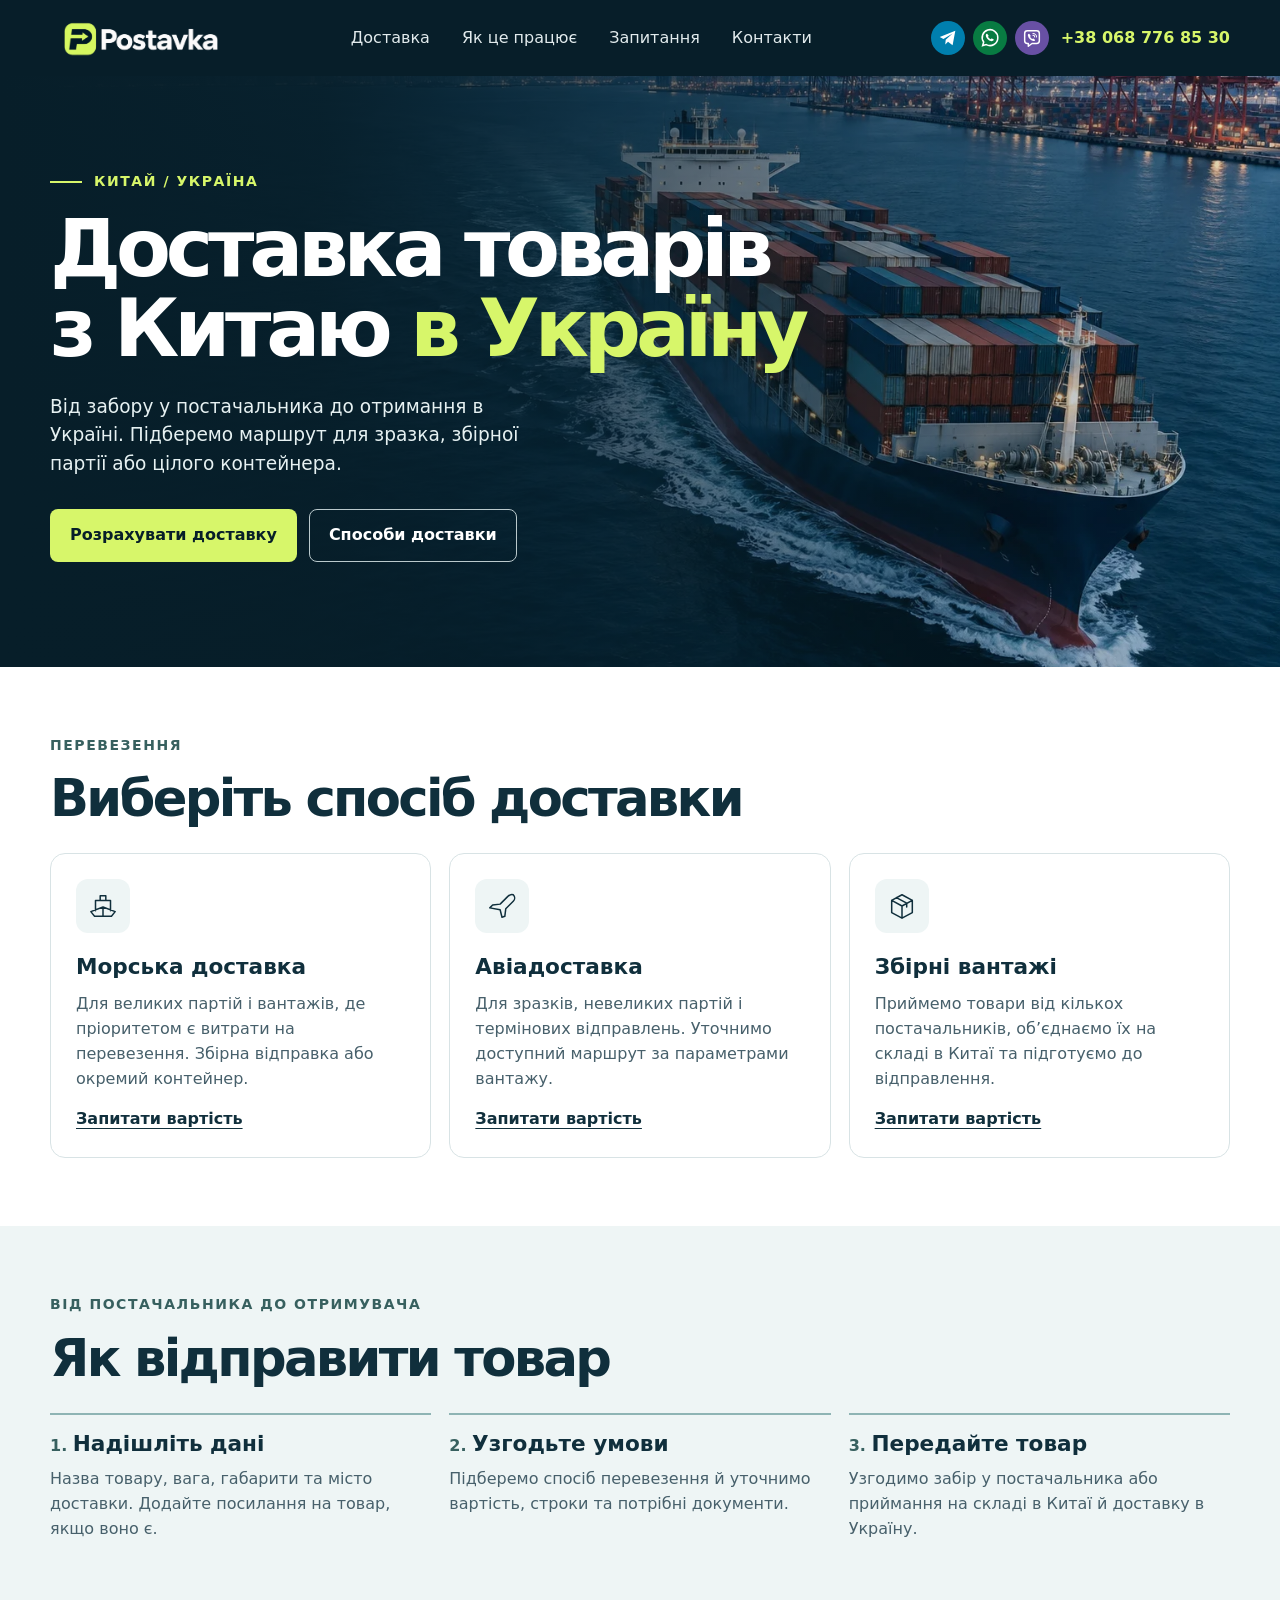
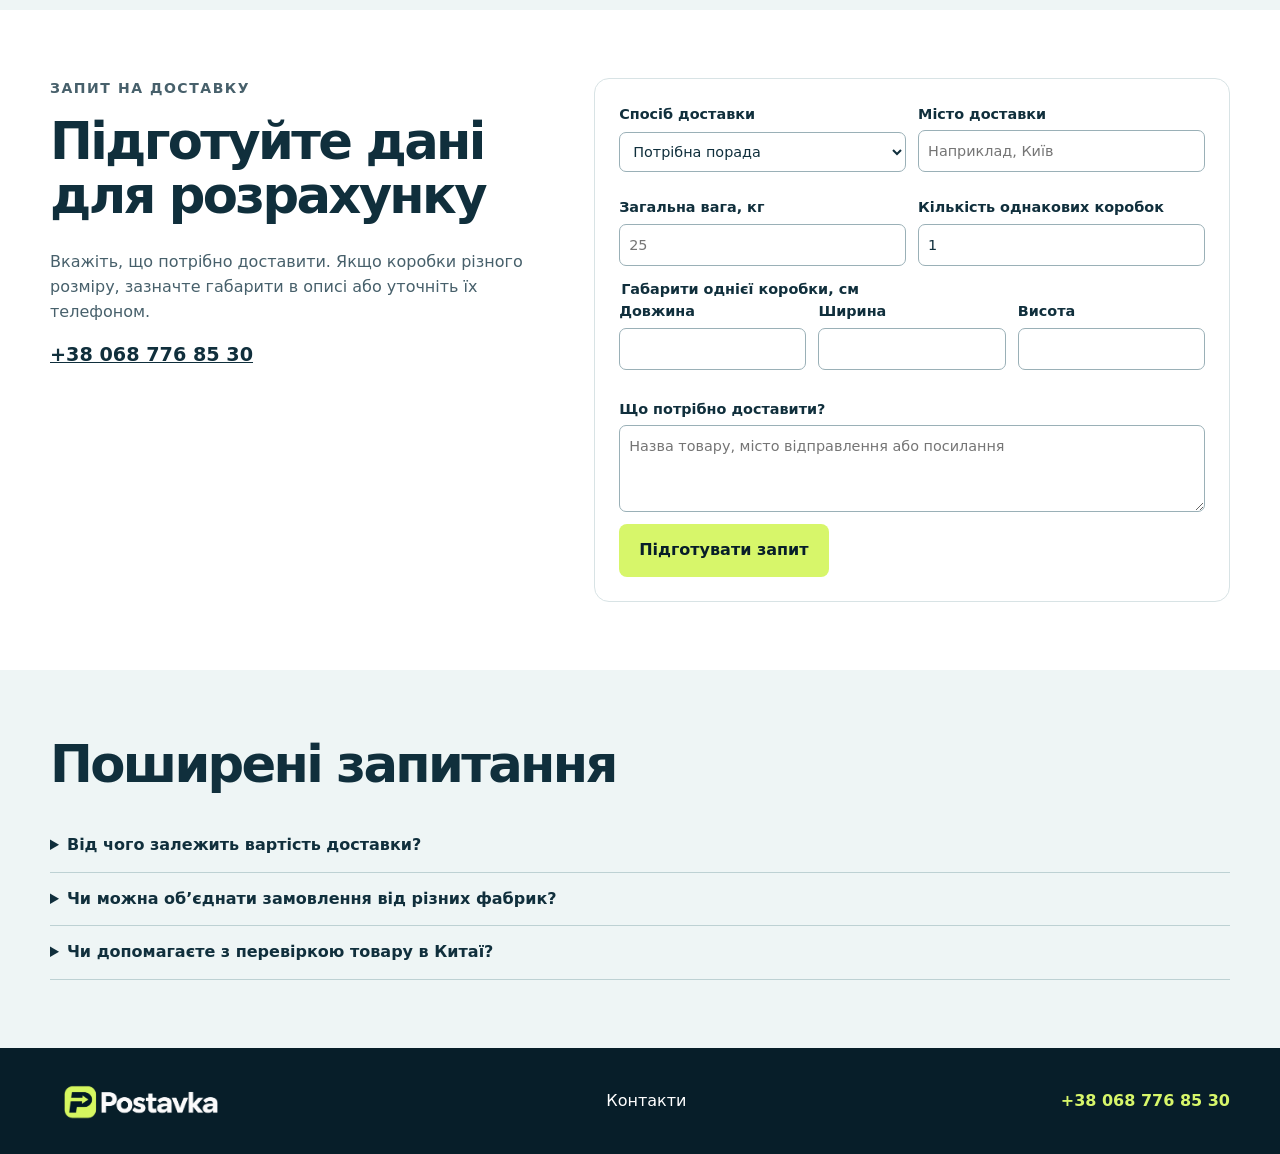
==== commit f1bc8b21: "Add files via upload" ====
--- a/index.html
+++ b/index.html
@@ -17,7 +17,20 @@
 <header><div class="wrap header">
 <a class="brand" href="#" aria-label="Postavka — головна"><img class="brand-logo" src="public/postavka-logo.png" alt="Postavka" width="182"></a>
 <nav aria-label="Навігація"><a href="#services">Доставка</a><a href="#process">Як це працює</a><a href="#faq">Запитання</a><a href="kontakti/">Контакти</a></nav>
+<div class="header-contacts">
+<div class="messengers" role="group" aria-label="Месенджери">
+<a class="messenger telegram" href="https://t.me/+380687768530" aria-label="Написати в Telegram" title="Telegram">
+<svg viewBox="0 0 24 24" aria-hidden="true"><path fill="currentColor" d="m3 11 17-7-3 16-5-4-3 3 .5-5L17 7 7 13z"/></svg>
+</a>
+<a class="messenger whatsapp" href="https://wa.me/380687768530" aria-label="Написати у WhatsApp" title="WhatsApp">
+<svg viewBox="0 0 24 24" aria-hidden="true"><path fill="none" stroke="currentColor" stroke-width="1.7" d="M20.5 11.7a8.5 8.5 0 0 1-12.6 7.5L4 20.3l1.1-3.9a8.5 8.5 0 1 1 15.4-4.7Z"/><path fill="currentColor" d="M9.3 7.8c-.2-.4-.4-.4-.7-.4-.5 0-1 .4-1.1 1-.6 2.2 2 5.5 4.6 6.7 1.5.7 3.4.3 3.9-.9.1-.3.1-.6-.2-.8l-1.8-.9c-.3-.1-.5 0-.7.3l-.5.6c-1.3-.5-2.4-1.5-3-2.7l.5-.6c.2-.2.2-.5.1-.7Z"/></svg>
+</a>
+<a class="messenger viber" href="viber://chat?number=%2B380687768530" aria-label="Написати у Viber" title="Viber">
+<svg viewBox="0 0 24 24" aria-hidden="true"><path fill="none" stroke="currentColor" stroke-width="1.6" stroke-linejoin="round" d="M4 7a3 3 0 0 1 3-3h10a3 3 0 0 1 3 3v8a3 3 0 0 1-3 3h-5l-4 3v-3H7a3 3 0 0 1-3-3z"/><path fill="currentColor" d="M9.2 7.5c-.9-.7-2 .7-1.7 1.7.6 2.9 3 5.2 5.8 6.1 1.2.3 2.5-.7 1.9-1.5l-1.7-1.2c-.4-.2-.8.2-1 .6-1.2-.5-2.1-1.4-2.6-2.7.5-.2.8-.6.6-1z"/><path fill="none" stroke="currentColor" stroke-width="1.1" stroke-linecap="round" d="M13 7a4 4 0 0 1 4 4m-4-2a2 2 0 0 1 2 2"/></svg>
+</a>
+</div>
 <a class="phone" href="tel:+380687768530">+38 068 776 85 30</a>
+</div>
 </div></header>
 <main>
 <section class="hero"><div class="wrap hero-content">
--- a/style.css
+++ b/style.css
@@ -77,3 +77,13 @@
 
 .brand:has(.brand-logo){height:44px;overflow:hidden}
 .brand-logo{display:block;width:182px;height:auto;flex:none}
+
+.header-contacts,.messengers{display:flex;align-items:center;gap:8px}
+.header-contacts{gap:12px}
+.messenger{display:grid;place-items:center;width:34px;height:34px;border-radius:50%;color:#fff}
+.messenger svg{width:22px;height:22px}
+.telegram{background:#007fae}
+.whatsapp{background:#087b42}
+.viber{background:#6850a4}
+.messenger:hover,.messenger:focus-visible{outline:2px solid var(--lime);outline-offset:2px}
+@media(max-width:760px){.header-contacts{flex-wrap:wrap}}
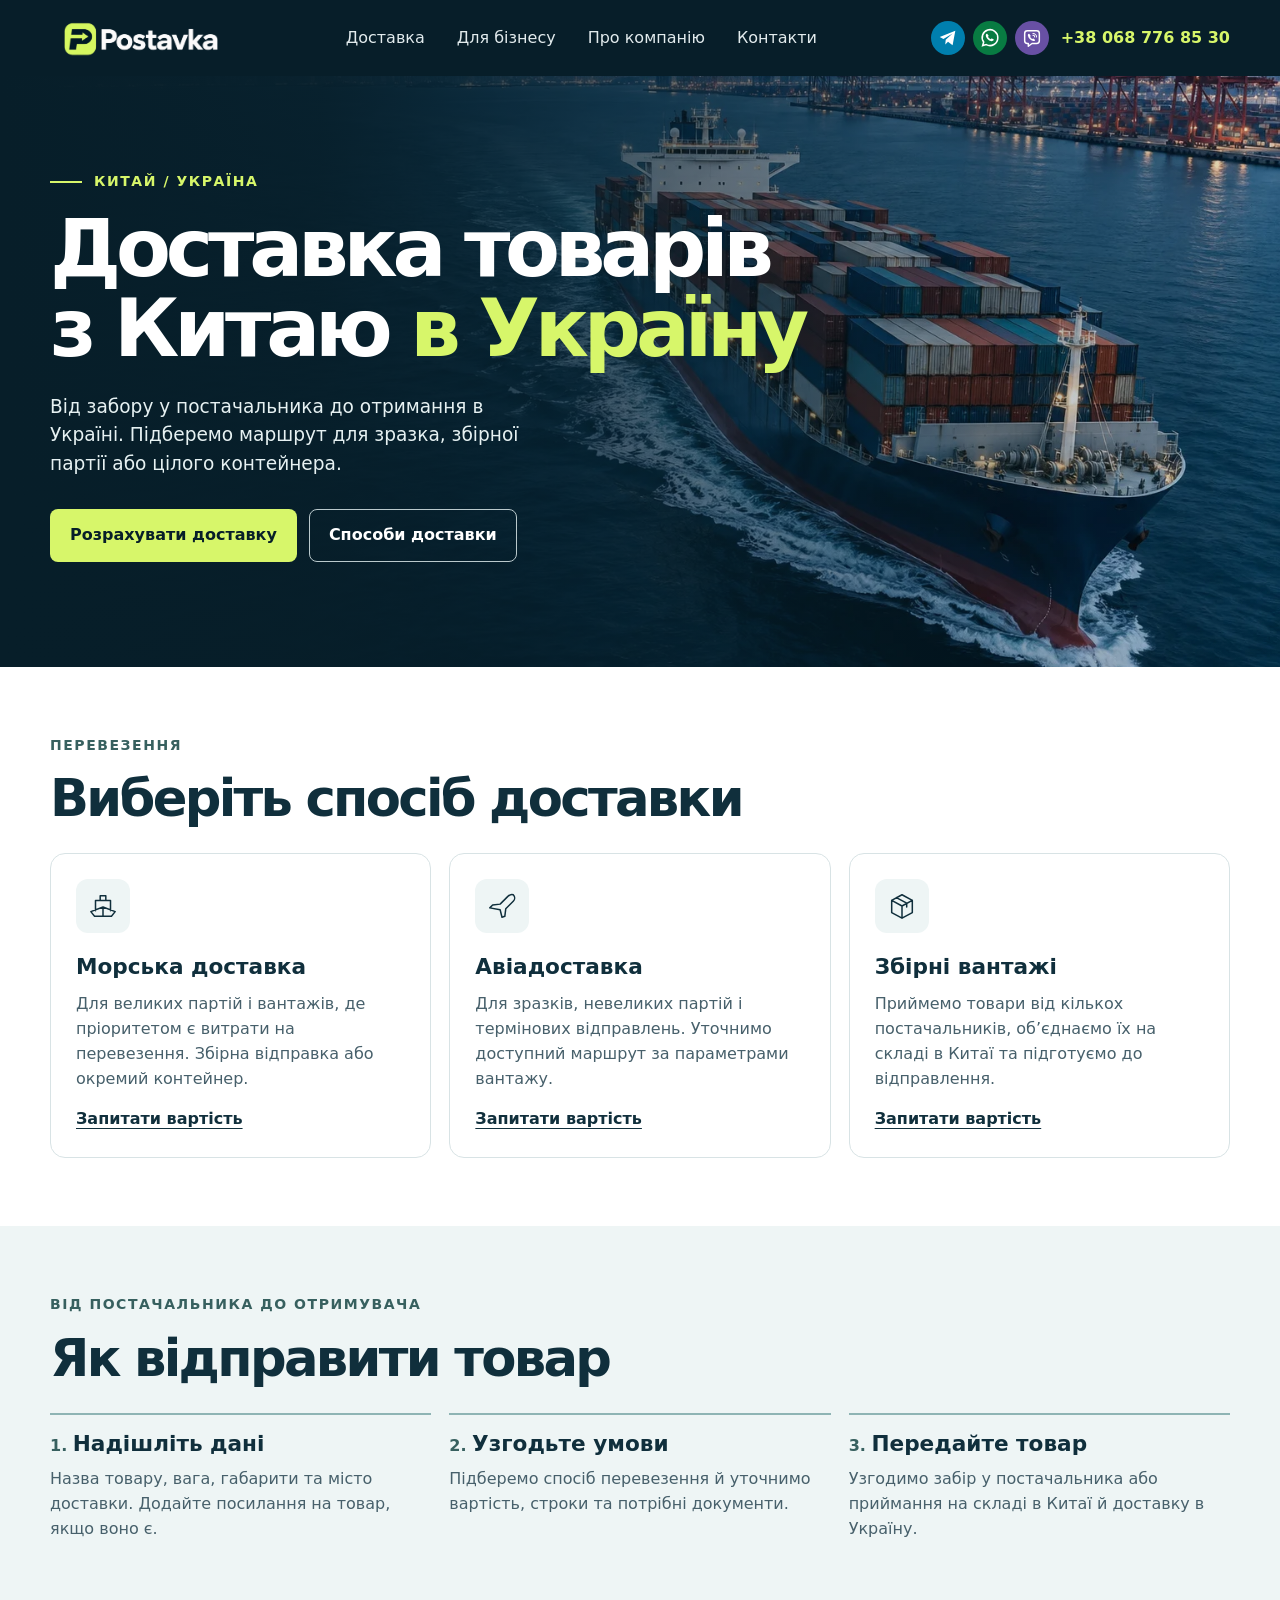
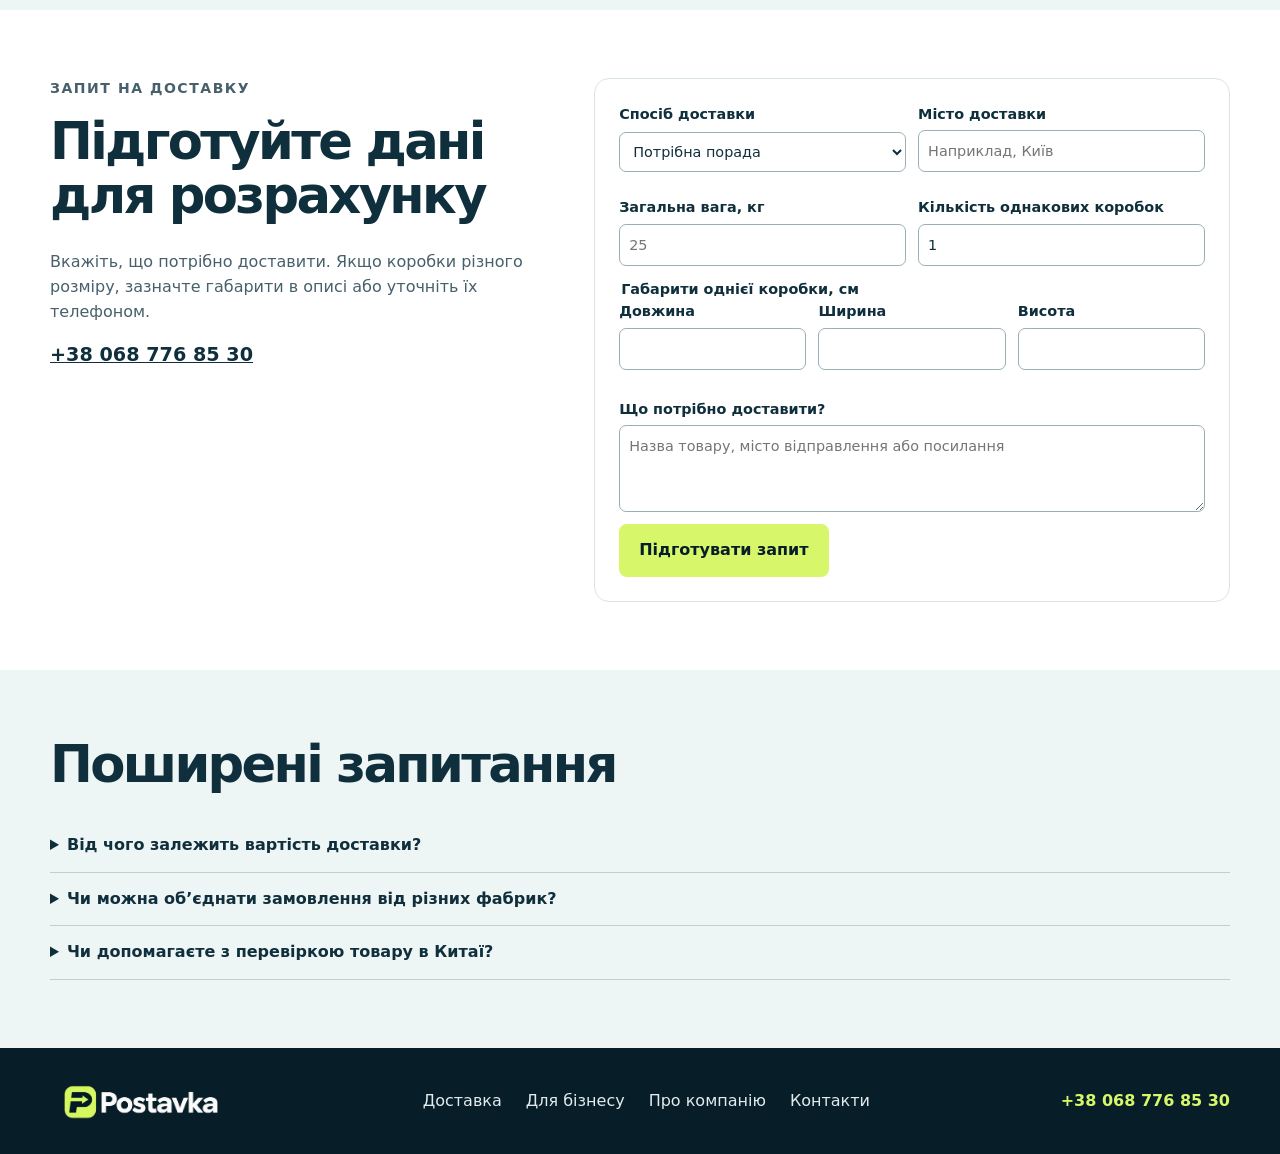
==== commit 5a62d9b5: "Add files via upload" ====
--- a/index.html
+++ b/index.html
@@ -6,17 +6,16 @@
 <meta name="description" content="Postavka — доставка товарів з Китаю в Україну. Морська й авіадоставка, збірні вантажі та супровід закупівель.">
 <meta name="theme-color" content="#071e29">
 <title>Postavka — доставка з Китаю в Україну</title>
+<meta property="og:title" content="Postavka">
+<meta property="og:description" content="Postavka — доставка товарів з Китаю в Україну. Морська й авіадоставка, збірні вантажі та супровід закупівель.">
 <link rel="stylesheet" href="style.css">
 <script src="app.js" defer></script>
-<script>
-  window.si = window.si || function () { (window.siq = window.siq || []).push(arguments); };
-</script>
-<script defer src="/_vercel/speed-insights/script.js"></script>
+<link rel="icon" type="image/png" href="public/favicon.png">
 </head>
 <body>
 <header><div class="wrap header">
 <a class="brand" href="#" aria-label="Postavka — головна"><img class="brand-logo" src="public/postavka-logo.png" alt="Postavka" width="182"></a>
-<nav aria-label="Навігація"><a href="#services">Доставка</a><a href="#process">Як це працює</a><a href="#faq">Запитання</a><a href="kontakti/">Контакти</a></nav>
+<nav aria-label="Навігація"><a href="dostavka/">Доставка</a><a href="zakupivli/">Для бізнесу</a><a href="pro-kompaniyu/">Про компанію</a><a href="kontakti/">Контакти</a></nav>
 <div class="header-contacts">
 <div class="messengers" role="group" aria-label="Месенджери">
 <a class="messenger telegram" href="https://t.me/+380687768530" aria-label="Написати в Telegram" title="Telegram">
@@ -69,6 +68,6 @@
 <details><summary>Чи допомагаєте з перевіркою товару в Китаї?</summary><p>Можемо узгодити перевірку зразків, контроль партії перед відправленням і супровід закупівлі. Обсяг перевірки залежить від товару.</p></details>
 </div></section>
 </main>
-<footer><div class="wrap header"><a class="brand" href="#"><img class="brand-logo" src="public/postavka-logo.png" alt="Postavka" width="182"></a><a href="kontakti/">Контакти</a><a class="phone" href="tel:+380687768530">+38 068 776 85 30</a></div></footer>
+<footer><div class="wrap header"><a class="brand" href="#"><img class="brand-logo" src="public/postavka-logo.png" alt="Postavka" width="182"></a><div class="footer-nav"><a href="dostavka/">Доставка</a><a href="zakupivli/">Для бізнесу</a><a href="pro-kompaniyu/">Про компанію</a><a href="kontakti/">Контакти</a></div><a class="phone" href="tel:+380687768530">+38 068 776 85 30</a></div></footer>
 </body>
 </html>
--- a/style.css
+++ b/style.css
@@ -9,6 +9,7 @@
 .brand{display:inline-flex;gap:10px;align-items:center;font-size:1.5rem;font-weight:800;letter-spacing:-.04em}
 .mark{display:grid;place-items:center;width:34px;height:34px;border-radius:8px;background:var(--lime);color:var(--navy);font-style:italic}
 nav{display:flex;gap:32px;color:#e2ebed}
+nav a{white-space:nowrap}
 .phone{white-space:nowrap;font-weight:700;color:var(--lime)}
 .hero{color:white;background:linear-gradient(90deg,#071e29 0%,#071e29ef 25%,#071e2990 53%,#071e2910 100%),url(port.webp) center 53%/cover,var(--deep)}
 .hero-content{padding-block:95px 105px}
@@ -16,6 +17,7 @@
 .hero .label{color:var(--lime);display:flex;align-items:center;gap:12px}
 .hero .label span{width:32px;height:2px;background:currentColor}
 h1,h2,h3,p{margin-top:0}
+h1,h2,h3{text-wrap:balance}
 h1{font-size:clamp(2.65rem,6.25vw,5.65rem);line-height:1;letter-spacing:-.065em;margin-bottom:24px}
 h1 em{font-style:normal;color:var(--lime)}
 .intro{max-width:510px;font-size:1.16rem;color:#e6f1f2;margin-bottom:30px}
@@ -29,8 +31,9 @@
 h2{font-size:clamp(2rem,4vw,3.5rem);line-height:1.05;letter-spacing:-.052em;margin-bottom:27px}
 h3{font-size:1.35rem;line-height:1.2;margin-bottom:12px}
 .cards,.steps{display:grid;grid-template-columns:repeat(3,minmax(0,1fr));gap:18px}
-article{border:1px solid var(--line);border-radius:15px;padding:25px;display:flex;flex-direction:column;align-items:flex-start}
-article p,.steps p,.quote p,.faq p{color:var(--muted)}
+.cards-2{display:grid;grid-template-columns:repeat(2,minmax(0,1fr));gap:18px}
+article{border:1px solid var(--line);border-radius:15px;padding:25px;display:flex;flex-direction:column;align-items:flex-start;background:white}
+article p,.steps p,.quote p,.faq p,.prose p{color:var(--muted)}
 article a{margin-top:auto;font-weight:750;text-underline-offset:4px}
 .icon{display:grid;place-items:center;background:var(--wash);width:54px;height:54px;border-radius:12px;margin-bottom:21px}
 .icon svg{width:30px;height:30px;stroke:var(--ink);stroke-width:1.6;stroke-linecap:round;stroke-linejoin:round;fill:none}
@@ -40,7 +43,8 @@
 .steps li::marker{color:#37605f;font-weight:800}
 .steps h3{display:inline}
 .steps p{margin:9px 0 0}
-.quote{display:grid;grid-template-columns:1fr 1.3fr;gap:55px}
+.quote,.split{display:grid;grid-template-columns:1fr 1.3fr;gap:55px;align-items:start}
+.split{grid-template-columns:1fr 1.15fr}
 .contact{font-size:1.2rem;font-weight:800}
 form{border:1px solid var(--line);border-radius:15px;padding:24px}
 .fields,.dimensions{display:grid;gap:12px;grid-template-columns:repeat(2,minmax(0,1fr))}
@@ -57,27 +61,46 @@
 summary{font-weight:750;cursor:pointer}
 details p{margin:8px 0 0}
 footer{padding-block:15px}
+.footer-nav{display:flex;gap:24px;flex-wrap:wrap;color:#e2ebed}
+.footer-nav a[aria-current="page"]{color:var(--lime)}
 :focus-visible{outline:3px solid #388987;outline-offset:4px}
-@media(max-width:760px){.wrap{width:calc(100% - 34px)}.header{flex-wrap:wrap;gap:10px;padding-block:12px}.header nav{width:100%;order:3;gap:18px;font-size:.9rem}.hero-content{padding-block:66px}.hero{background-position:center,66% center}.cards,.steps,.quote{grid-template-columns:1fr;gap:14px}.section{padding-block:45px}.quote{gap:23px}}
-@media(max-width:390px){.fields{grid-template-columns:1fr}form{padding:14px}}
 
 .header nav a[aria-current="page"]{color:var(--lime)}
-.contacts-page{min-height:100vh;display:flex;flex-direction:column}
-.contacts-page main{flex:1}
-.contacts-hero{background:var(--deep);color:white}
-.contacts-hero .intro{margin-bottom:0}
-.breadcrumb{display:flex;gap:10px;margin-bottom:22px;font-size:.9rem}
+.contacts-page,.subpage{min-height:100vh;display:flex;flex-direction:column}
+.contacts-page main,.subpage main{flex:1}
+.contacts-hero,.subpage-hero{background:var(--deep);color:white}
+.contacts-hero .intro,.subpage-hero .intro{margin-bottom:0;max-width:62ch}
+.subpage-hero h1{font-size:clamp(2.35rem,5vw,4.25rem)}
+.breadcrumb{display:flex;gap:10px;margin-bottom:22px;font-size:.9rem;color:#c9dcdf;flex-wrap:wrap}
+.breadcrumb a{text-decoration:none}
+.breadcrumb a:hover{text-decoration:underline}
 .contact-grid{align-items:start}
 .contact-panel{background:var(--wash);border-radius:15px;padding:24px}
 .contact-grid h2{font-size:clamp(1.55rem,3vw,2.15rem);margin-bottom:14px}
 .contact-number{display:inline-block;margin-bottom:12px}
 .optional{font-weight:400}
 #sms-draft{margin-top:18px}
-@media(max-width:760px){.header nav{flex-wrap:wrap;column-gap:14px;row-gap:6px}}
+
+.lead{font-size:1.14rem;line-height:1.6;color:var(--ink);max-width:62ch;margin-bottom:18px}
+.prose{max-width:65ch}
+.guarantees{list-style:none;padding:0;margin:0;display:grid;gap:14px}
+.guarantees li{border:1px solid var(--line);border-radius:12px;padding:18px 20px;background:white;display:grid;grid-template-columns:auto 1fr;gap:14px;align-items:start}
+.guarantees .num{font-weight:800;color:#37605f;font-variant-numeric:tabular-nums;line-height:1.4}
+.guarantees strong{display:block;margin-bottom:4px}
+.guarantees p{margin:0;color:var(--muted)}
+.checklist{list-style:none;padding:0;margin:0 0 22px;display:grid;gap:8px;color:var(--muted)}
+.checklist li{padding-left:16px;position:relative}
+.checklist li::before{content:"";position:absolute;left:0;top:.68em;width:6px;height:2px;background:#37605f}
+.cta-box{background:var(--deep);color:white;border-radius:15px;padding:36px;display:flex;align-items:center;justify-content:space-between;gap:28px;flex-wrap:wrap}
+.cta-box h2{font-size:clamp(1.6rem,3vw,2.35rem);margin-bottom:10px}
+.cta-box p{color:#d5e5e7;margin-bottom:0;max-width:54ch}
+.editorial-panel{border:1px solid var(--line);border-radius:15px;padding:28px;background:var(--wash)}
+.editorial-panel p:last-child{margin-bottom:0}
+.role-meta{font-size:.875rem;color:#37605f;font-weight:700;margin-bottom:10px}
+.quote-text{font-style:italic;color:var(--ink);margin-top:auto;padding-top:12px;border-top:1px solid var(--line)}
 
 .brand:has(.brand-logo){height:44px;overflow:hidden}
 .brand-logo{display:block;width:182px;height:auto;flex:none}
-
 .header-contacts,.messengers{display:flex;align-items:center;gap:8px}
 .header-contacts{gap:12px}
 .messenger{display:grid;place-items:center;width:34px;height:34px;border-radius:50%;color:#fff}
@@ -86,4 +109,17 @@
 .whatsapp{background:#087b42}
 .viber{background:#6850a4}
 .messenger:hover,.messenger:focus-visible{outline:2px solid var(--lime);outline-offset:2px}
-@media(max-width:760px){.header-contacts{flex-wrap:wrap}}
+
+@media(max-width:760px){
+  .wrap{width:calc(100% - 34px)}
+  .header{flex-wrap:wrap;gap:10px;padding-block:12px}
+  .header-contacts{flex-wrap:wrap}
+  .header nav{width:100%;order:3;gap:18px;font-size:.9rem;flex-wrap:wrap;column-gap:14px;row-gap:6px}
+  .hero-content{padding-block:66px}
+  .hero{background-position:center,66% center}
+  .cards,.cards-2,.steps,.quote,.split{grid-template-columns:1fr;gap:14px}
+  .section{padding-block:45px}
+  .quote,.split{gap:23px}
+  .cta-box{padding:24px}
+}
+@media(max-width:390px){.fields{grid-template-columns:1fr}form{padding:14px}}
